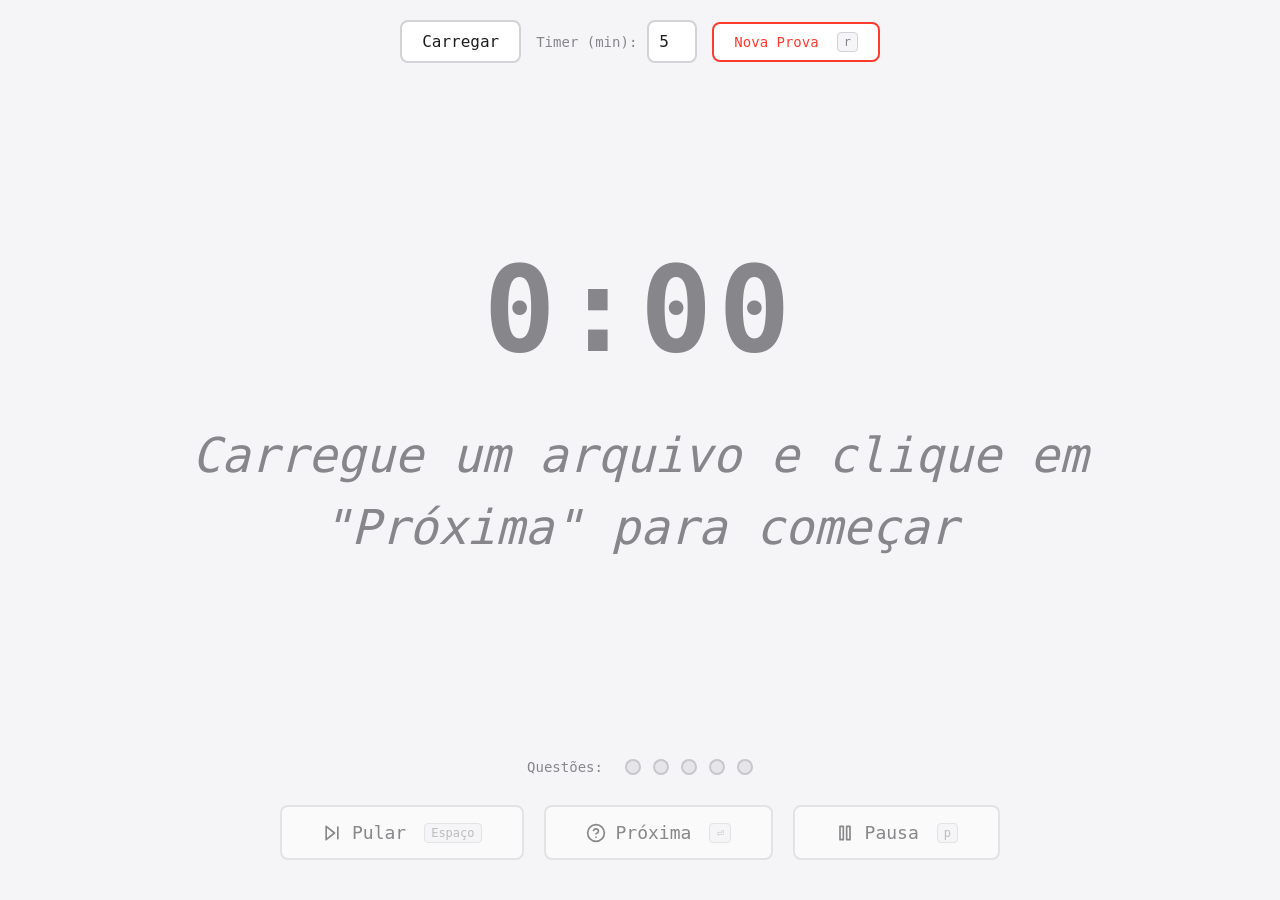
==== index.html @ 1cf22e1a "Refatorado pelo Codex" ====
<!DOCTYPE html>
<html lang="pt-BR">
<head>
    <meta charset="UTF-8">
    <meta name="viewport" content="width=device-width, initial-scale=1.0">
    <title>Sorteador de Questões</title>
    <link rel="stylesheet" href="styles.css">
</head>
<body>
    <div class="header">
        <div class="header-controls">
            <label for="fileInput" class="file-label">Carregar</label>
            <input type="file" id="fileInput" accept=".md,.txt" multiple>
            <select id="fileSelect" style="display: none;">
                <option value="">Escolha a prova</option>
            </select>
            <div class="settings">
                <label for="timerMinutes">Timer (min):</label>
                <input type="number" id="timerMinutes" value="5" min="1" max="60">
            </div>
            <div class="recording-indicator" id="recordingIndicator">
                <div class="recording-dot"></div>
                <span>Gravando áudio</span>
            </div>
            <button class="reset-button" id="resetButton">Nova Prova<span class="keyboard-hint">r</span></button>
        </div>
    </div>

    <div class="main-content">
        <div class="timer normal dimmed" id="timer">0:00</div>
        <div class="question placeholder" id="question">Carregue um arquivo e clique em "Próxima" para começar</div>
    </div>

    <div class="bottom-controls">
        <div class="progress-indicator">
            <span class="progress-label">Questões:</span>
            <div class="progress-dot" id="dot1"></div>
            <div class="progress-dot" id="dot2"></div>
            <div class="progress-dot" id="dot3"></div>
            <div class="progress-dot" id="dot4"></div>
            <div class="progress-dot" id="dot5"></div>
        </div>
        
        <button id="skipButton" disabled>
            <svg class="icon" viewBox="0 0 24 24">
                <path d="M5 4l10 8-10 8V4z"/>
                <line x1="19" y1="5" x2="19" y2="19"/>
            </svg>
            Pular<span class="keyboard-hint">Espaço</span>
        </button>
        
        <button id="drawButton" disabled>
            <svg class="icon" viewBox="0 0 24 24">
                <circle cx="12" cy="12" r="10"/>
                <path d="M9.09 9a3 3 0 0 1 5.83 1c0 2-3 3-3 3"/>
                <line x1="12" y1="17" x2="12.01" y2="17"/>
            </svg>
            Próxima<span class="keyboard-hint">⏎</span>
        </button>
        
        <button id="pauseButton" disabled>
            <svg class="icon" viewBox="0 0 24 24">
                <rect x="6" y="4" width="4" height="16"/>
                <rect x="14" y="4" width="4" height="16"/>
            </svg>
            Pausa<span class="keyboard-hint">p</span>
        </button>
    </div>

    <script src="script.js"></script>
</body>
</html>
---- styles.css ----
* {
    margin: 0;
    padding: 0;
    box-sizing: border-box;
}

body {
    font-family: 'SF Mono', 'Monaco', 'Inconsolata', 'Fira Code', monospace;
    background: #F5F5F7;
    color: #1D1D1F;
    height: 100vh;
    overflow: hidden;
    display: flex;
    flex-direction: column;
}

.header {
    padding: 20px;
    display: flex;
    justify-content: center;
    align-items: center;
    gap: 15px;
}

.header-controls {
    display: flex;
    align-items: center;
    gap: 15px;
}

.reset-button {
    background: #FFFFFF;
    color: #FF3B30;
    border: 2px solid #FF3B30;
    padding: 8px 20px;
    font-size: 14px;
    border-radius: 8px;
    cursor: pointer;
    font-family: inherit;
    transition: all 0.3s;
}

.reset-button:hover {
    background: #FF3B30;
    color: #FFFFFF;
}

select {
    background: #FFFFFF;
    color: #1D1D1F;
    border: 2px solid #D2D2D7;
    padding: 10px 20px;
    font-size: 16px;
    border-radius: 8px;
    cursor: pointer;
    font-family: inherit;
    transition: border-color 0.3s;
}

select:hover {
    border-color: #86868B;
}

select:focus {
    outline: none;
    border-color: #007AFF;
}

input[type="file"] {
    display: none;
}

.file-label {
    background: #FFFFFF;
    color: #1D1D1F;
    border: 2px solid #D2D2D7;
    padding: 10px 20px;
    font-size: 16px;
    border-radius: 8px;
    cursor: pointer;
    font-family: inherit;
    transition: all 0.3s;
}

.file-label:hover {
    border-color: #86868B;
    background: #F5F5F7;
}

.main-content {
    flex: 1;
    display: flex;
    flex-direction: column;
    justify-content: center;
    align-items: center;
    padding: 40px;
    gap: 40px;
}

.timer {
    font-size: clamp(48px, 10vw, 120px);
    font-weight: bold;
    transition: color 0.3s, opacity 0.3s;
    letter-spacing: 0.05em;
}

.timer.normal {
    color: #34C759;
}

.timer.warning {
    color: #FF9500;
}

.timer.danger {
    color: #FF3B30;
}

.timer.hidden {
    display: none;
}

.timer.dimmed {
    color: #86868B;
}

.question {
    font-size: clamp(24px, 4vw, 48px);
    text-align: center;
    max-width: 90%;
    line-height: 1.5;
    color: #1D1D1F;
    max-height: 60vh;
    overflow-y: auto;
    -webkit-overflow-scrolling: touch;
}

.bottom-controls {
    padding: 40px;
    display: flex;
    flex-wrap: wrap;
    justify-content: center;
    align-items: center;
    gap: 20px;
    padding-bottom: calc(40px + env(safe-area-inset-bottom));
}

button {
    background: #FFFFFF;
    color: #1D1D1F;
    border: 2px solid #D2D2D7;
    padding: 15px 40px;
    font-size: 18px;
    border-radius: 8px;
    cursor: pointer;
    font-family: inherit;
    transition: all 0.3s;
    display: flex;
    align-items: center;
    gap: 10px;
}

button:hover {
    border-color: #007AFF;
    background: #F5F5F7;
    transform: translateY(-2px);
}

button:active {
    transform: translateY(0);
}

button:disabled {
    opacity: 0.5;
    cursor: not-allowed;
    transform: none;
}

button:disabled:hover {
    transform: none;
}

.icon {
    width: 20px;
    height: 20px;
    fill: none;
    stroke: currentColor;
    stroke-width: 2;
    stroke-linecap: round;
    stroke-linejoin: round;
}

.keyboard-hint {
    display: inline-block;
    margin-left: 8px;
    padding: 2px 6px;
    background: #F5F5F7;
    border: 1px solid #D2D2D7;
    border-radius: 4px;
    font-size: 12px;
    font-family: monospace;
    color: #86868B;
}

.recording-indicator {
    display: none;
    align-items: center;
    gap: 8px;
    padding: 8px 16px;
    background: #FFFFFF;
    border: 2px solid #FF3B30;
    border-radius: 8px;
    font-size: 14px;
}

.recording-indicator.active {
    display: flex;
}

.recording-dot {
    width: 10px;
    height: 10px;
    background: #FF3B30;
    border-radius: 50%;
    animation: pulse 1.5s ease-in-out infinite;
}

@keyframes pulse {
    0%, 100% { opacity: 1; }
    50% { opacity: 0.3; }
}

.settings {
    display: flex;
    gap: 10px;
    align-items: center;
}

input[type="number"] {
    background: #FFFFFF;
    color: #1D1D1F;
    border: 2px solid #D2D2D7;
    padding: 10px;
    width: 50px;
    font-size: 16px;
    border-radius: 8px;
    font-family: inherit;
}

input[type="number"]:focus {
    outline: none;
    border-color: #007AFF;
}

.placeholder {
    color: #86868B;
    font-style: italic;
}

.summary-list {
    list-style: none;
    padding: 0;
    max-width: 90%;
    text-align: left;
    max-height: 60vh;
    overflow-y: auto;
    -webkit-overflow-scrolling: touch;
}

.summary-list li {
    margin-bottom: 30px;
    font-size: clamp(18px, 3vw, 32px);
    line-height: 1.6;
    padding-left: 40px;
    position: relative;
}

.summary-list li::before {
    content: attr(data-number);
    position: absolute;
    left: 0;
    font-weight: bold;
    color: #007AFF;
}

.summary-list li.skipped {
    color: #86868B;
    opacity: 0.6;
}

.summary-list li.skipped::before {
    color: #FF9500;
}

label {
    font-size: 14px;
    color: #86868B;
}

.progress-indicator {
    display: flex;
    gap: 12px;
    align-items: center;
    position: relative;
    left: auto;
    right: auto;
    order: -1;
    width: 100%;
    justify-content: center;
    margin-bottom: 10px;
}

@media (orientation: portrait) {
    .bottom-controls {
        padding-left: 20px;
        padding-right: 20px;
    }
}

@media (orientation: landscape) {
    .bottom-controls {
        flex-wrap: wrap;
        padding-left: 40px;
        padding-right: 40px;
    }
}

.progress-dot {
    width: 16px;
    height: 16px;
    border-radius: 50%;
    background: #E5E5EA;
    border: 2px solid #C7C7CC;
    transition: all 0.3s;
}

.progress-dot.completed {
    background: #34C759;
    border-color: #34C759;
    box-shadow: 0 0 10px rgba(52, 199, 89, 0.5);
}

.progress-dot.skipped {
    background: #FF9500;
    border-color: #FF9500;
    box-shadow: 0 0 10px rgba(255, 149, 0, 0.5);
}

.progress-dot.current {
    background: #007AFF;
    border-color: #007AFF;
    box-shadow: 0 0 10px rgba(0, 122, 255, 0.5);
    transform: scale(1.2);
}

.progress-label {
    font-size: 14px;
    color: #86868B;
    margin-right: 10px;
}
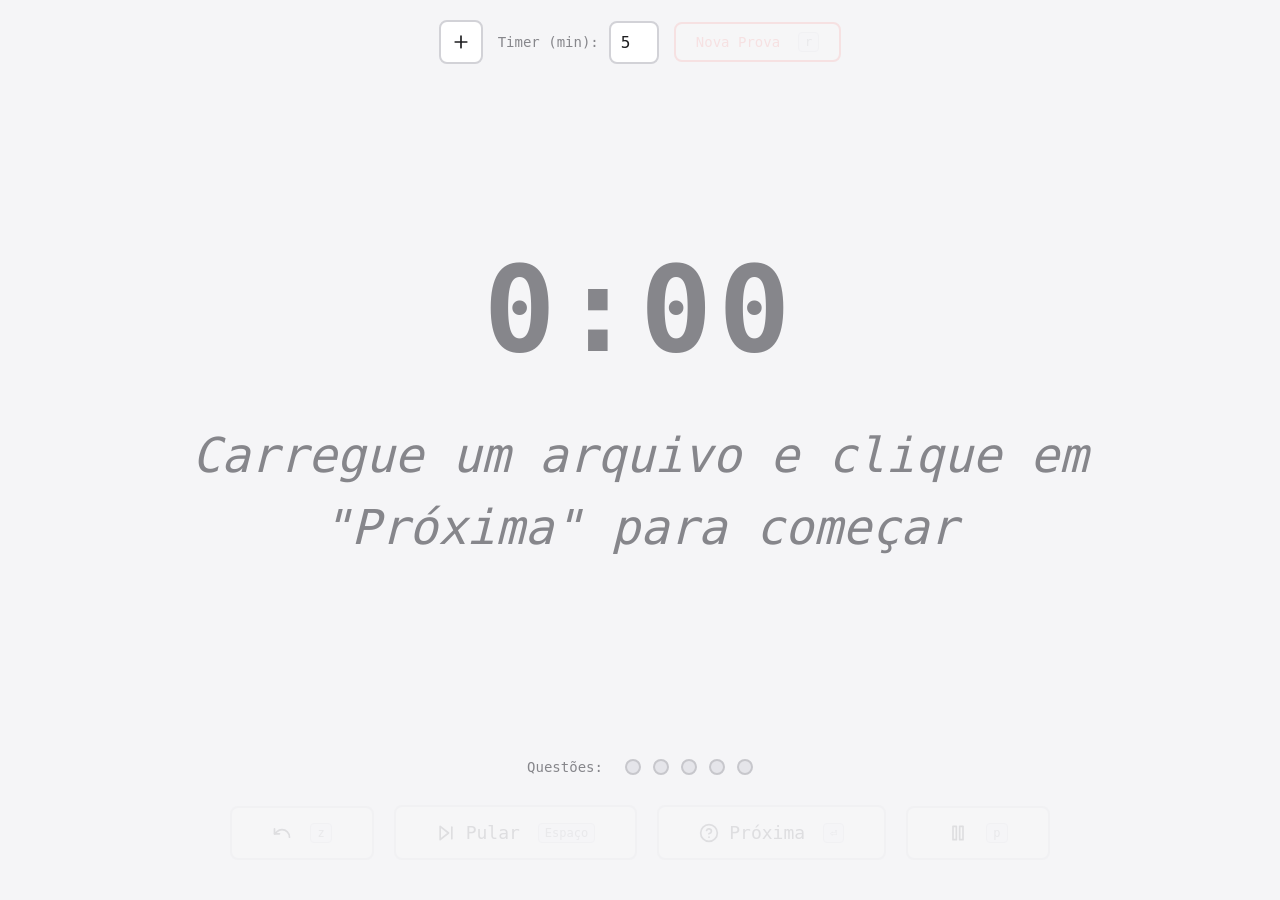
==== commit e6bbfc77: "Adiciona botão "desfazer", aprimoramentos visuais na interface e corrige bugs na exibição página de " ====
--- a/index.html
+++ b/index.html
@@ -9,12 +9,16 @@
 <body>
     <div class="header">
         <div class="header-controls">
-            <label for="fileInput" class="file-label">Carregar</label>
+            <label for="fileInput" class="file-label" id="fileLabel">
+                <svg class="icon" viewBox="0 0 24 24">
+                    <path d="M12 5v14M5 12h14"/>
+                </svg>
+            </label>
             <input type="file" id="fileInput" accept=".md,.txt" multiple>
             <select id="fileSelect" style="display: none;">
                 <option value="">Escolha a prova</option>
             </select>
-            <div class="settings">
+            <div class="settings" id="settings">
                 <label for="timerMinutes">Timer (min):</label>
                 <input type="number" id="timerMinutes" value="5" min="1" max="60">
             </div>
@@ -41,6 +45,14 @@
             <div class="progress-dot" id="dot5"></div>
         </div>
         
+        <button id="undoButton" disabled>
+            <svg class="icon" viewBox="0 0 24 24">
+                <path d="M3 7v6h6"/>
+                <path d="M21 17a9 9 0 00-9-9 9 9 0 00-6 2.3L3 13"/>
+            </svg>
+            <span class="keyboard-hint">z</span>
+        </button>
+
         <button id="skipButton" disabled>
             <svg class="icon" viewBox="0 0 24 24">
                 <path d="M5 4l10 8-10 8V4z"/>
@@ -48,7 +60,7 @@
             </svg>
             Pular<span class="keyboard-hint">Espaço</span>
         </button>
-        
+
         <button id="drawButton" disabled>
             <svg class="icon" viewBox="0 0 24 24">
                 <circle cx="12" cy="12" r="10"/>
@@ -63,7 +75,7 @@
                 <rect x="6" y="4" width="4" height="16"/>
                 <rect x="14" y="4" width="4" height="16"/>
             </svg>
-            Pausa<span class="keyboard-hint">p</span>
+            <span class="keyboard-hint">p</span>
         </button>
     </div>
 
--- a/styles.css
+++ b/styles.css
@@ -45,6 +45,17 @@
     color: #FFFFFF;
 }
 
+.reset-button.dimmed {
+    opacity: 0.1;
+    pointer-events: none;
+    cursor: not-allowed;
+}
+
+.reset-button.dimmed:hover {
+    background: #FFFFFF;
+    color: #FF3B30;
+}
+
 select {
     background: #FFFFFF;
     color: #1D1D1F;
@@ -74,17 +85,29 @@
     background: #FFFFFF;
     color: #1D1D1F;
     border: 2px solid #D2D2D7;
-    padding: 10px 20px;
+    padding: 10px;
     font-size: 16px;
     border-radius: 8px;
     cursor: pointer;
     font-family: inherit;
     transition: all 0.3s;
+    display: inline-flex;
+    align-items: center;
+    justify-content: center;
 }
 
 .file-label:hover {
     border-color: #86868B;
     background: #F5F5F7;
+}
+
+.file-label.dimmed {
+    opacity: 0.1;
+    transition: opacity 0.3s;
+}
+
+.file-label.dimmed:hover {
+    opacity: 1;
 }
 
 .main-content {
@@ -171,13 +194,15 @@
 }
 
 button:disabled {
-    opacity: 0.5;
+    opacity: 0.1;
     cursor: not-allowed;
     transform: none;
 }
 
 button:disabled:hover {
     transform: none;
+    border-color: #D2D2D7;
+    background: #FFFFFF;
 }
 
 .icon {
@@ -234,6 +259,11 @@
     display: flex;
     gap: 10px;
     align-items: center;
+    transition: opacity 0.3s;
+}
+
+.settings.hidden {
+    display: none;
 }
 
 input[type="number"] {
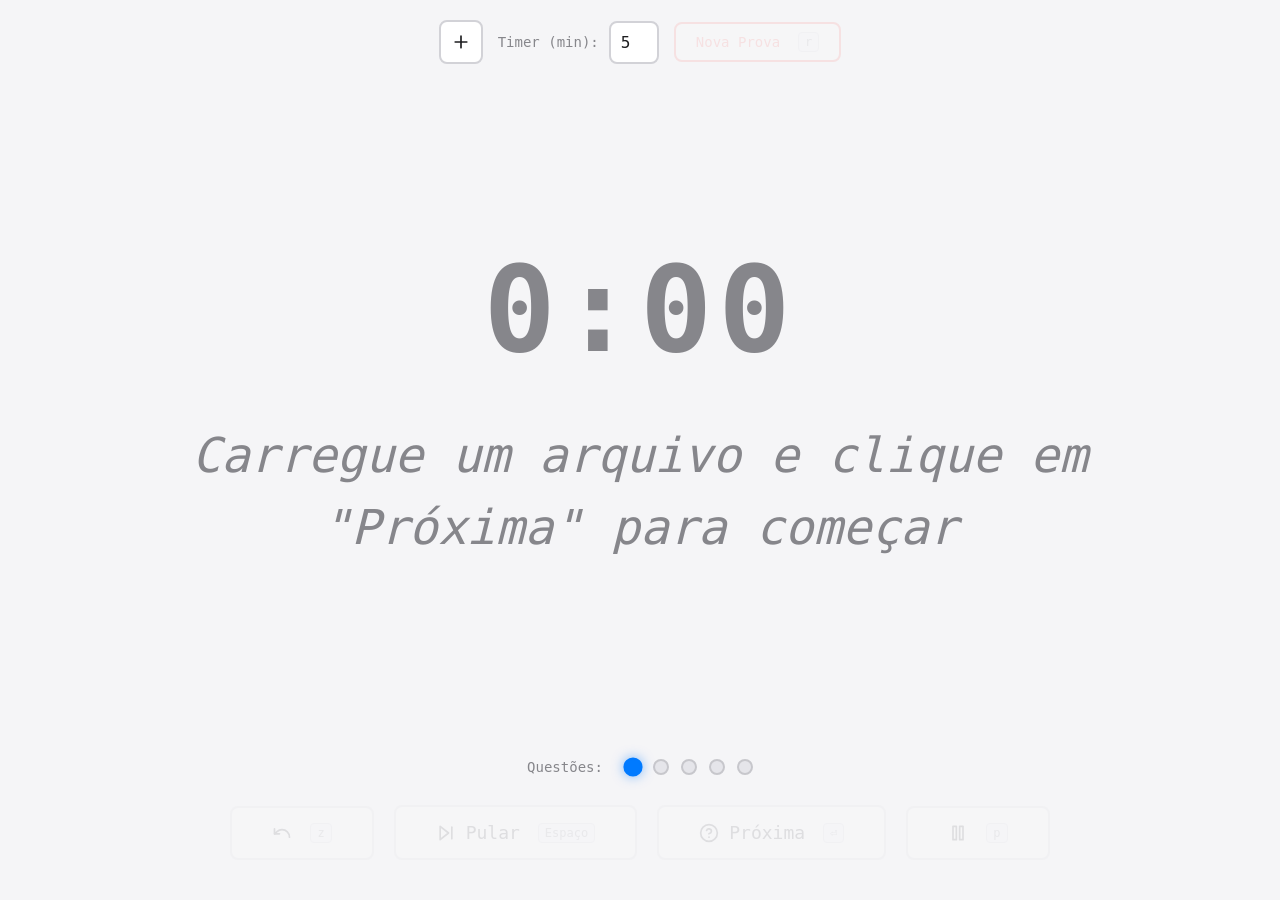
==== commit 80758cf5: "Permite carregar arquivos .md arrastando e soltando na página Co-Authored-By: Claude Opus 5.5 <norep" ====
--- a/index.html
+++ b/index.html
@@ -79,6 +79,10 @@
         </button>
     </div>
 
+    <div class="drop-overlay" id="dropOverlay">
+        <div class="drop-message">Solte os arquivos .md aqui</div>
+    </div>
+
     <script src="script.js"></script>
 </body>
 </html>
--- a/styles.css
+++ b/styles.css
@@ -108,6 +108,32 @@
 
 .file-label.dimmed:hover {
     opacity: 1;
+}
+
+.drop-overlay {
+    position: fixed;
+    inset: 0;
+    display: flex;
+    align-items: center;
+    justify-content: center;
+    background: rgba(245, 245, 247, 0.9);
+    opacity: 0;
+    pointer-events: none;
+    transition: opacity 0.2s;
+    z-index: 100;
+}
+
+.drop-overlay.visible {
+    opacity: 1;
+}
+
+.drop-message {
+    padding: 40px 60px;
+    border: 3px dashed #86868B;
+    border-radius: 16px;
+    font-size: 20px;
+    color: #1D1D1F;
+    background: #FFFFFF;
 }
 
 .main-content {
@@ -290,7 +316,7 @@
 .summary-list {
     list-style: none;
     padding: 0;
-    max-width: 90%;
+    max-width: 100%;
     text-align: left;
     max-height: 60vh;
     overflow-y: auto;
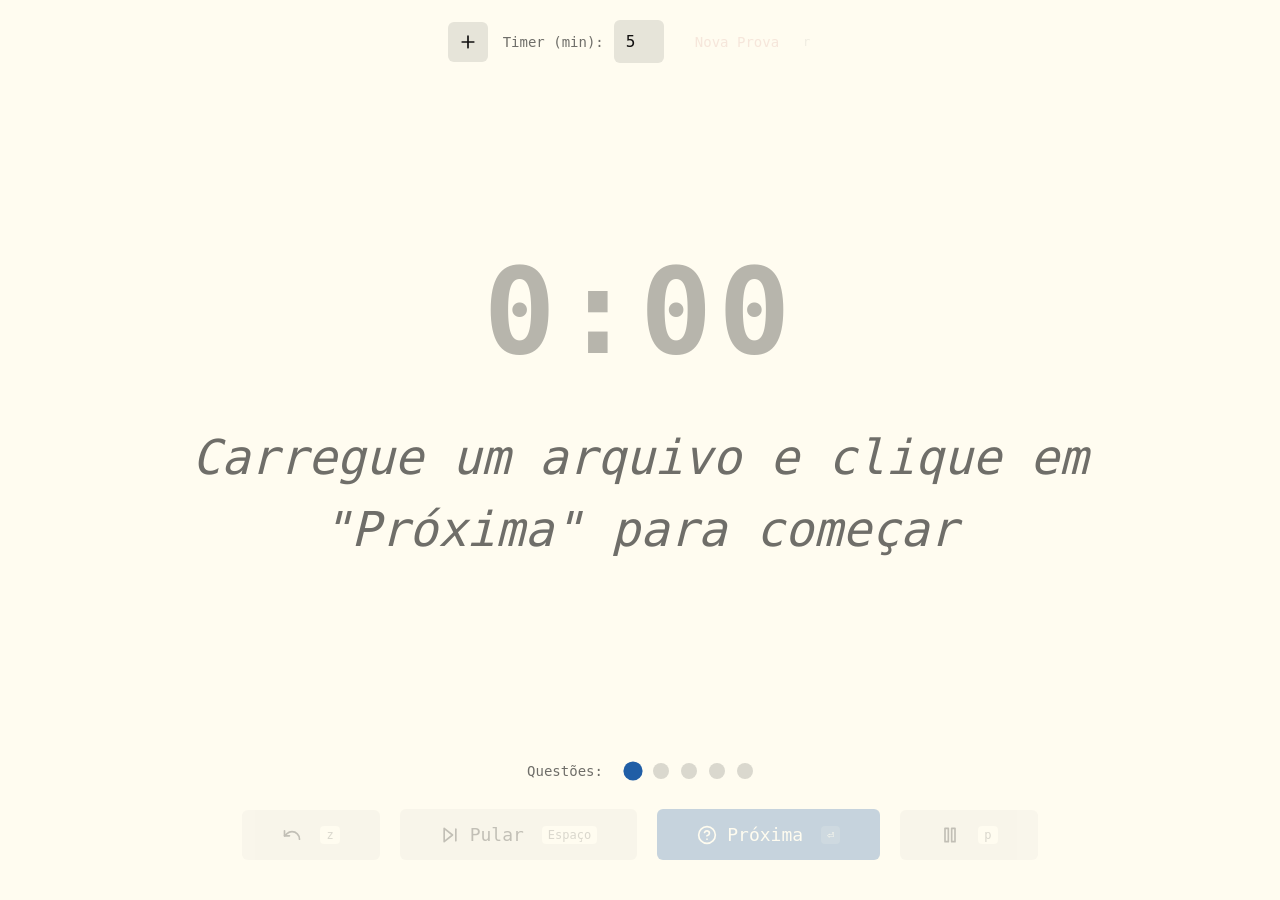
==== commit 8f1a0184: "Renomeia a página para "Prova Oral" Co-Authored-By: Claude Opus 5.5 <noreply@anthropic.com> Claude-S" ====
--- a/index.html
+++ b/index.html
@@ -3,7 +3,7 @@
 <head>
     <meta charset="UTF-8">
     <meta name="viewport" content="width=device-width, initial-scale=1.0">
-    <title>Sorteador de Questões</title>
+    <title>Prova Oral</title>
     <link rel="stylesheet" href="styles.css">
 </head>
 <body>
@@ -15,9 +15,6 @@
                 </svg>
             </label>
             <input type="file" id="fileInput" accept=".md,.txt" multiple>
-            <select id="fileSelect" style="display: none;">
-                <option value="">Escolha a prova</option>
-            </select>
             <div class="settings" id="settings">
                 <label for="timerMinutes">Timer (min):</label>
                 <input type="number" id="timerMinutes" value="5" min="1" max="60">
--- a/styles.css
+++ b/styles.css
@@ -1,3 +1,45 @@
+/* Flexoki (https://stephango.com/flexoki), tema segue o sistema */
+:root {
+    color-scheme: light dark;
+    --bg: #FFFCF0;
+    --bg-2: #F2F0E5;
+    --ui: #E6E4D9;
+    --ui-2: #DAD8CE;
+    --ui-3: #CECDC3;
+    --tx: #100F0F;
+    --tx-2: #6F6E69;
+    --tx-3: #B7B5AC;
+    --red: #AF3029;
+    --orange: #BC5215;
+    --green: #66800B;
+    --blue: #205EA6;
+    --blue-hover: #1A4F8C;
+    --on-accent: #FFFCF0;
+    --on-accent-hint: rgba(255, 252, 240, 0.15);
+    --overlay: rgba(255, 252, 240, 0.9);
+}
+
+@media (prefers-color-scheme: dark) {
+    :root {
+        --bg: #100F0F;
+        --bg-2: #1C1B1A;
+        --ui: #282726;
+        --ui-2: #343331;
+        --ui-3: #403E3C;
+        --tx: #CECDC3;
+        --tx-2: #878580;
+        --tx-3: #575653;
+        --red: #D14D41;
+        --orange: #DA702C;
+        --green: #879A39;
+        --blue: #4385BE;
+        --blue-hover: #66A0C8;
+        --on-accent: #100F0F;
+        --on-accent-hint: rgba(16, 15, 15, 0.15);
+        --overlay: rgba(16, 15, 15, 0.9);
+    }
+}
+
 * {
     margin: 0;
     padding: 0;
@@ -6,8 +48,8 @@
 
 body {
     font-family: 'SF Mono', 'Monaco', 'Inconsolata', 'Fira Code', monospace;
-    background: #F5F5F7;
-    color: #1D1D1F;
+    background: var(--bg);
+    color: var(--tx);
     height: 100vh;
     overflow: hidden;
     display: flex;
@@ -29,20 +71,20 @@
 }
 
 .reset-button {
-    background: #FFFFFF;
-    color: #FF3B30;
-    border: 2px solid #FF3B30;
-    padding: 8px 20px;
+    background: transparent;
+    color: var(--red);
+    border: none;
+    padding: 8px 16px;
     font-size: 14px;
-    border-radius: 8px;
+    border-radius: 6px;
     cursor: pointer;
     font-family: inherit;
-    transition: all 0.3s;
+    transition: background 0.2s, color 0.2s, opacity 0.3s;
 }
 
 .reset-button:hover {
-    background: #FF3B30;
-    color: #FFFFFF;
+    background: var(--red);
+    color: var(--on-accent);
 }
 
 .reset-button.dimmed {
@@ -52,53 +94,31 @@
 }
 
 .reset-button.dimmed:hover {
-    background: #FFFFFF;
-    color: #FF3B30;
-}
-
-select {
-    background: #FFFFFF;
-    color: #1D1D1F;
-    border: 2px solid #D2D2D7;
-    padding: 10px 20px;
+    background: transparent;
+    color: var(--red);
+}
+
+input[type="file"] {
+    display: none;
+}
+
+.file-label {
+    background: var(--ui);
+    color: var(--tx);
+    border: none;
+    padding: 10px;
     font-size: 16px;
-    border-radius: 8px;
+    border-radius: 6px;
     cursor: pointer;
     font-family: inherit;
-    transition: border-color 0.3s;
-}
-
-select:hover {
-    border-color: #86868B;
-}
-
-select:focus {
-    outline: none;
-    border-color: #007AFF;
-}
-
-input[type="file"] {
-    display: none;
-}
-
-.file-label {
-    background: #FFFFFF;
-    color: #1D1D1F;
-    border: 2px solid #D2D2D7;
-    padding: 10px;
-    font-size: 16px;
-    border-radius: 8px;
-    cursor: pointer;
-    font-family: inherit;
-    transition: all 0.3s;
+    transition: background 0.2s, opacity 0.3s;
     display: inline-flex;
     align-items: center;
     justify-content: center;
 }
 
 .file-label:hover {
-    border-color: #86868B;
-    background: #F5F5F7;
+    background: var(--ui-2);
 }
 
 .file-label.dimmed {
@@ -116,7 +136,7 @@
     display: flex;
     align-items: center;
     justify-content: center;
-    background: rgba(245, 245, 247, 0.9);
+    background: var(--overlay);
     opacity: 0;
     pointer-events: none;
     transition: opacity 0.2s;
@@ -129,11 +149,11 @@
 
 .drop-message {
     padding: 40px 60px;
-    border: 3px dashed #86868B;
-    border-radius: 16px;
+    border: 2px dashed var(--tx-2);
+    border-radius: 6px;
     font-size: 20px;
-    color: #1D1D1F;
-    background: #FFFFFF;
+    color: var(--tx);
+    background: var(--bg-2);
 }
 
 .main-content {
@@ -154,15 +174,15 @@
 }
 
 .timer.normal {
-    color: #34C759;
+    color: var(--green);
 }
 
 .timer.warning {
-    color: #FF9500;
+    color: var(--orange);
 }
 
 .timer.danger {
-    color: #FF3B30;
+    color: var(--red);
 }
 
 .timer.hidden {
@@ -170,7 +190,7 @@
 }
 
 .timer.dimmed {
-    color: #86868B;
+    color: var(--tx-3);
 }
 
 .question {
@@ -178,7 +198,7 @@
     text-align: center;
     max-width: 90%;
     line-height: 1.5;
-    color: #1D1D1F;
+    color: var(--tx);
     max-height: 60vh;
     overflow-y: auto;
     -webkit-overflow-scrolling: touch;
@@ -195,40 +215,54 @@
 }
 
 button {
-    background: #FFFFFF;
-    color: #1D1D1F;
-    border: 2px solid #D2D2D7;
+    background: var(--ui);
+    color: var(--tx);
+    border: none;
     padding: 15px 40px;
     font-size: 18px;
-    border-radius: 8px;
+    border-radius: 6px;
     cursor: pointer;
     font-family: inherit;
-    transition: all 0.3s;
+    transition: background 0.2s, opacity 0.3s;
     display: flex;
     align-items: center;
     gap: 10px;
 }
 
 button:hover {
-    border-color: #007AFF;
-    background: #F5F5F7;
-    transform: translateY(-2px);
+    background: var(--ui-2);
 }
 
 button:active {
-    transform: translateY(0);
+    background: var(--ui-3);
 }
 
 button:disabled {
-    opacity: 0.1;
+    opacity: 0.25;
     cursor: not-allowed;
-    transform: none;
 }
 
 button:disabled:hover {
-    transform: none;
-    border-color: #D2D2D7;
-    background: #FFFFFF;
+    background: var(--ui);
+}
+
+#drawButton {
+    background: var(--blue);
+    color: var(--on-accent);
+}
+
+#drawButton:hover,
+#drawButton:active {
+    background: var(--blue-hover);
+}
+
+#drawButton:disabled:hover {
+    background: var(--blue);
+}
+
+#drawButton .keyboard-hint {
+    background: var(--on-accent-hint);
+    color: var(--on-accent);
 }
 
 .icon {
@@ -245,12 +279,12 @@
     display: inline-block;
     margin-left: 8px;
     padding: 2px 6px;
-    background: #F5F5F7;
-    border: 1px solid #D2D2D7;
+    background: var(--bg);
+    border: none;
     border-radius: 4px;
     font-size: 12px;
     font-family: monospace;
-    color: #86868B;
+    color: var(--tx-2);
 }
 
 .recording-indicator {
@@ -258,9 +292,10 @@
     align-items: center;
     gap: 8px;
     padding: 8px 16px;
-    background: #FFFFFF;
-    border: 2px solid #FF3B30;
-    border-radius: 8px;
+    background: var(--bg-2);
+    color: var(--red);
+    border: none;
+    border-radius: 6px;
     font-size: 14px;
 }
 
@@ -271,7 +306,7 @@
 .recording-dot {
     width: 10px;
     height: 10px;
-    background: #FF3B30;
+    background: var(--red);
     border-radius: 50%;
     animation: pulse 1.5s ease-in-out infinite;
 }
@@ -293,24 +328,44 @@
 }
 
 input[type="number"] {
-    background: #FFFFFF;
-    color: #1D1D1F;
-    border: 2px solid #D2D2D7;
+    background: var(--ui);
+    color: var(--tx);
+    border: 2px solid transparent;
     padding: 10px;
     width: 50px;
     font-size: 16px;
-    border-radius: 8px;
+    border-radius: 6px;
     font-family: inherit;
 }
 
 input[type="number"]:focus {
     outline: none;
-    border-color: #007AFF;
+    border-color: var(--blue);
 }
 
 .placeholder {
-    color: #86868B;
+    color: var(--tx-2);
     font-style: italic;
+}
+
+.exam-chooser {
+    display: flex;
+    flex-direction: column;
+    align-items: stretch;
+    gap: 15px;
+    min-width: min(400px, 100%);
+}
+
+.exam-chooser-title {
+    font-size: 18px;
+    color: var(--tx-2);
+    margin-bottom: 10px;
+}
+
+.exam-option {
+    justify-content: space-between;
+    font-size: 20px;
+    padding: 20px 30px;
 }
 
 .summary-list {
@@ -336,21 +391,21 @@
     position: absolute;
     left: 0;
     font-weight: bold;
-    color: #007AFF;
+    color: var(--blue);
 }
 
 .summary-list li.skipped {
-    color: #86868B;
+    color: var(--tx-2);
     opacity: 0.6;
 }
 
 .summary-list li.skipped::before {
-    color: #FF9500;
+    color: var(--orange);
 }
 
 label {
     font-size: 14px;
-    color: #86868B;
+    color: var(--tx-2);
 }
 
 .progress-indicator {
@@ -385,32 +440,25 @@
     width: 16px;
     height: 16px;
     border-radius: 50%;
-    background: #E5E5EA;
-    border: 2px solid #C7C7CC;
-    transition: all 0.3s;
+    background: var(--ui-2);
+    transition: background 0.3s, transform 0.3s;
 }
 
 .progress-dot.completed {
-    background: #34C759;
-    border-color: #34C759;
-    box-shadow: 0 0 10px rgba(52, 199, 89, 0.5);
+    background: var(--green);
 }
 
 .progress-dot.skipped {
-    background: #FF9500;
-    border-color: #FF9500;
-    box-shadow: 0 0 10px rgba(255, 149, 0, 0.5);
+    background: var(--orange);
 }
 
 .progress-dot.current {
-    background: #007AFF;
-    border-color: #007AFF;
-    box-shadow: 0 0 10px rgba(0, 122, 255, 0.5);
+    background: var(--blue);
     transform: scale(1.2);
 }
 
 .progress-label {
     font-size: 14px;
-    color: #86868B;
+    color: var(--tx-2);
     margin-right: 10px;
 }
